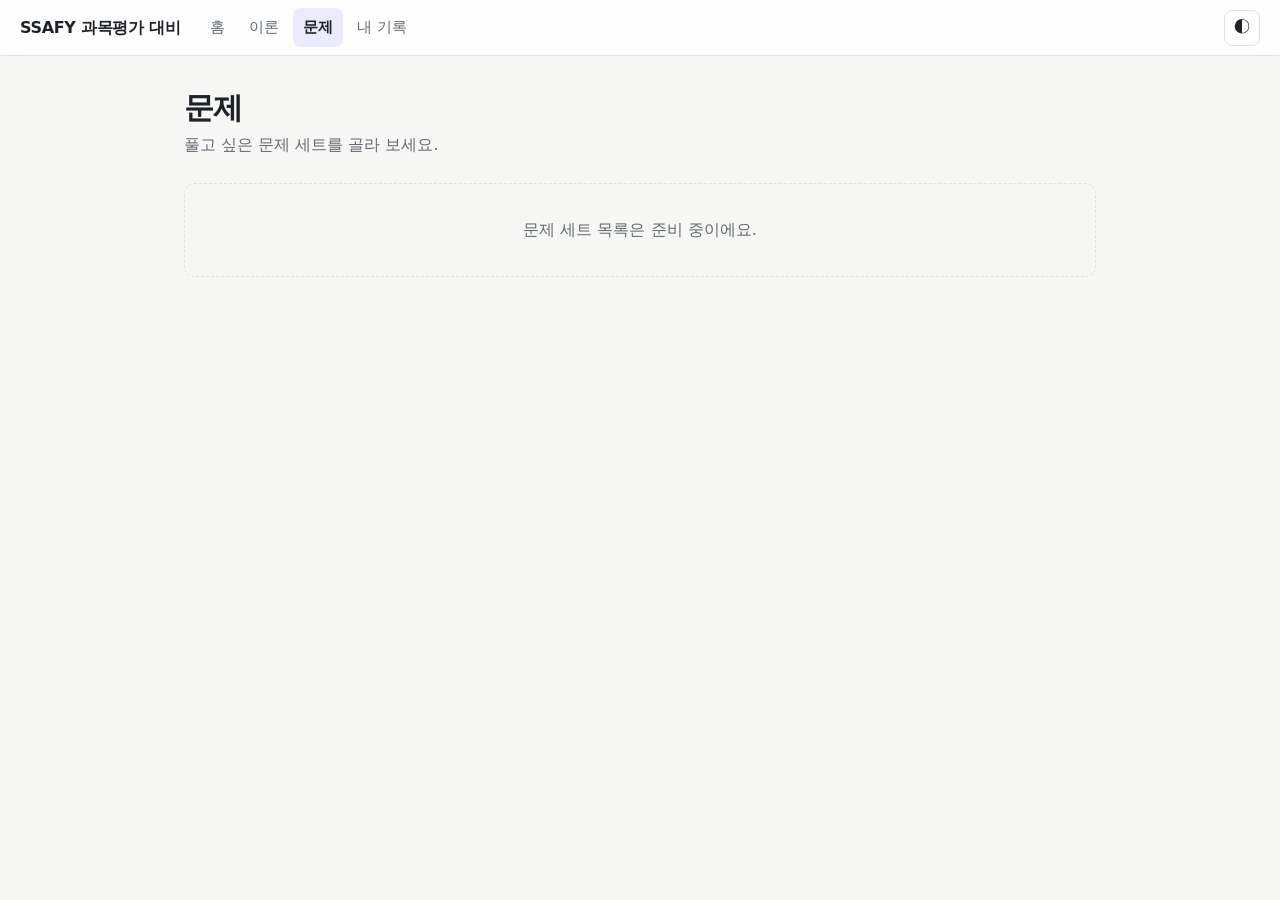
==== pages/exams.html @ febeb2d2 "M1 뼈대: 공통 레이아웃, 메뉴, 테마, 공개 점검 스크립트 - .gitignore, scripts/check-public.js (공개 금지 규칙 점검) - css/style.c" ====
<!doctype html>
<html lang="ko">
  <head>
    <meta charset="utf-8" />
    <meta name="viewport" content="width=device-width, initial-scale=1" />
    <title>문제 · SSAFY 과목평가 대비</title>
    <link rel="stylesheet" href="../css/style.css" />
    <script type="module" src="../js/app.js"></script>
  </head>
  <body data-page="exams">
    <header id="topbar" class="topbar"></header>
    <main class="container">
      <div class="page-head">
        <h1>문제</h1>
        <p>풀고 싶은 문제 세트를 골라 보세요.</p>
      </div>
      <div class="empty">문제 세트 목록은 준비 중이에요.</div>
    </main>
  </body>
</html>
---- css/style.css ----
/* =========================================================
   공통 스타일
   색은 모두 :root 의 변수(토큰)로 정의 → 다크 모드에서는 변수만 바꾼다.
   다크 모드: OS 설정(prefers-color-scheme) + 수동 전환(data-theme) 둘 다 지원
   ========================================================= */
:root {
  --bg: #f7f7f5;
  --surface: #ffffff;
  --surface-2: #f0f0ec;
  --text: #1f2328;
  --muted: #646b73;
  --border: #e2e2dc;
  --accent: #5b4bd6;
  --accent-soft: #ecebfd;
  --on-accent: #ffffff;
  --green: #1a7f4b;
  --green-soft: #e3f5ea;
  --red: #c4323c;
  --red-soft: #fdeaea;
  --yellow: #8a6100;
  --yellow-soft: #fdf3d6;
  --code-bg: #1e1f29;
  --code-text: #e6e6ef;
  --code-mark: rgba(255, 214, 102, 0.14);
  --shadow: 0 1px 2px rgba(0, 0, 0, 0.04), 0 4px 16px rgba(0, 0, 0, 0.04);
  --radius: 10px;
  --font: "Pretendard", "Apple SD Gothic Neo", "Malgun Gothic", system-ui, sans-serif;
  --mono: "D2Coding", "JetBrains Mono", Consolas, "Courier New", monospace;
  color-scheme: light;
}

@media (prefers-color-scheme: dark) {
  :root:not([data-theme="light"]) {
    --bg: #15161a;
    --surface: #1d1f24;
    --surface-2: #26282e;
    --text: #e6e7ea;
    --muted: #9aa0a8;
    --border: #33363d;
    --accent: #a497ff;
    --accent-soft: #2b2853;
    --on-accent: #15161a;
    --green: #5fd394;
    --green-soft: #183527;
    --red: #ff7d86;
    --red-soft: #3c1e22;
    --yellow: #f1c45c;
    --yellow-soft: #3a3016;
    --code-bg: #111216;
    --shadow: none;
    color-scheme: dark;
  }
}
:root[data-theme="dark"] {
  --bg: #15161a;
  --surface: #1d1f24;
  --surface-2: #26282e;
  --text: #e6e7ea;
  --muted: #9aa0a8;
  --border: #33363d;
  --accent: #a497ff;
  --accent-soft: #2b2853;
  --on-accent: #15161a;
  --green: #5fd394;
  --green-soft: #183527;
  --red: #ff7d86;
  --red-soft: #3c1e22;
  --yellow: #f1c45c;
  --yellow-soft: #3a3016;
  --code-bg: #111216;
  --shadow: none;
  color-scheme: dark;
}

* {
  box-sizing: border-box;
}

body {
  margin: 0;
  background: var(--bg);
  color: var(--text);
  font-family: var(--font);
  font-size: 16px;
  line-height: 1.75;
  word-break: keep-all;
  overflow-wrap: break-word;
}

a {
  color: var(--accent);
}

:focus-visible {
  outline: 2px solid var(--accent);
  outline-offset: 2px;
}

code {
  font-family: var(--mono);
  font-size: 0.88em;
  padding: 0.1em 0.4em;
  border-radius: 5px;
  background: var(--surface-2);
  border: 1px solid var(--border);
}

kbd {
  font-family: var(--mono);
  font-size: 0.82em;
  padding: 0.1em 0.45em;
  border: 1px solid var(--border);
  border-bottom-width: 2px;
  border-radius: 5px;
  background: var(--surface);
}

/* ---------- 상단 메뉴 ---------- */
.topbar {
  position: sticky;
  top: 0;
  z-index: 10;
  display: flex;
  align-items: center;
  gap: 20px;
  height: 56px;
  padding: 0 20px;
  background: color-mix(in srgb, var(--surface) 88%, transparent);
  backdrop-filter: blur(8px);
  border-bottom: 1px solid var(--border);
}

.brand {
  flex-shrink: 0;
  font-weight: 800;
  color: var(--text);
  text-decoration: none;
  letter-spacing: -0.02em;
}

.topnav {
  display: flex;
  gap: 4px;
  min-width: 0;
  overflow-x: auto;
  scrollbar-width: none;
}

.topnav a {
  flex-shrink: 0;
  padding: 6px 10px;
  border-radius: 8px;
  color: var(--muted);
  font-size: 15px;
  text-decoration: none;
  white-space: nowrap;
}

.topnav a:hover {
  background: var(--surface-2);
  color: var(--text);
}

.topnav a.active {
  background: var(--accent-soft);
  color: var(--text);
  font-weight: 600;
}

.theme-btn {
  margin-left: auto;
  flex-shrink: 0;
  width: 36px;
  height: 36px;
  border: 1px solid var(--border);
  border-radius: 8px;
  background: var(--surface);
  color: var(--text);
  cursor: pointer;
  font-size: 16px;
}

/* ---------- 본문 ---------- */
.container {
  max-width: 960px;
  margin: 0 auto;
  padding: 32px 24px 80px;
}

.page-head {
  margin-bottom: 24px;
}

.page-head h1 {
  margin: 0 0 4px;
  font-size: 30px;
  line-height: 1.3;
  letter-spacing: -0.03em;
}

.page-head p {
  margin: 0;
  color: var(--muted);
}

.section {
  margin-top: 40px;
}

.section h2 {
  margin: 0 0 12px;
  font-size: 20px;
  letter-spacing: -0.02em;
}

.muted {
  color: var(--muted);
}

/* ---------- 카드 ---------- */
.grid {
  display: grid;
  grid-template-columns: repeat(auto-fill, minmax(260px, 1fr));
  gap: 16px;
}

.card {
  padding: 20px;
  border: 1px solid var(--border);
  border-radius: var(--radius);
  background: var(--surface);
  box-shadow: var(--shadow);
}

.card h3 {
  margin: 0 0 4px;
  font-size: 18px;
}

.card p {
  margin: 0;
}

.card .actions {
  display: flex;
  flex-wrap: wrap;
  gap: 8px;
  margin-top: 16px;
}

/* 아직 내용이 없는 영역 */
.empty {
  padding: 32px 20px;
  border: 1px dashed var(--border);
  border-radius: var(--radius);
  color: var(--muted);
  text-align: center;
}

/* ---------- 버튼 ---------- */
.btn {
  display: inline-flex;
  align-items: center;
  justify-content: center;
  gap: 6px;
  padding: 8px 14px;
  border: 1px solid var(--border);
  border-radius: 8px;
  background: var(--surface);
  color: var(--text);
  font: inherit;
  font-size: 14px;
  font-weight: 600;
  text-decoration: none;
  cursor: pointer;
}

.btn:hover {
  border-color: var(--accent);
}

.btn.primary {
  background: var(--accent);
  border-color: var(--accent);
  color: var(--on-accent);
}

.btn:disabled {
  opacity: 0.5;
  cursor: not-allowed;
}

/* ---------- 강조 상자 ---------- */
.note,
.tip,
.warn,
.error {
  margin: 20px 0;
  padding: 14px 18px;
  border-radius: var(--radius);
  border-left: 4px solid;
}

.note {
  background: var(--accent-soft);
  border-color: var(--accent);
}

.tip {
  background: var(--green-soft);
  border-color: var(--green);
}

.warn {
  background: var(--yellow-soft);
  border-color: var(--yellow);
}

.error {
  background: var(--red-soft);
  border-color: var(--red);
}

.note > :first-child,
.tip > :first-child,
.warn > :first-child,
.error > :first-child {
  margin-top: 0;
}

.note > :last-child,
.tip > :last-child,
.warn > :last-child,
.error > :last-child {
  margin-bottom: 0;
}

.tag {
  display: inline-block;
  padding: 0 8px;
  border-radius: 999px;
  background: var(--accent-soft);
  color: var(--accent);
  font-size: 12px;
  font-weight: 700;
  vertical-align: middle;
}

/* ---------- 코드 블록 (render.js 가 만든다) ---------- */
.code-block {
  margin: 16px 0;
  border-radius: var(--radius);
  overflow: hidden;
  background: var(--code-bg);
  color: var(--code-text);
  border: 1px solid var(--border);
}

.code-block figcaption {
  display: flex;
  align-items: center;
  justify-content: space-between;
  padding: 6px 12px;
  font-size: 12px;
  background: rgba(255, 255, 255, 0.05);
  color: #a9abb8;
  font-family: var(--mono);
}

.code-block .copy {
  border: 0;
  background: transparent;
  color: #a9abb8;
  font: inherit;
  cursor: pointer;
}

.code-block .copy:hover {
  color: #fff;
}

.code-block pre {
  margin: 0;
  padding: 10px 0;
  overflow-x: auto;
  font-family: var(--mono);
  font-size: 13.5px;
  line-height: 1.65;
}

.code-block code {
  padding: 0;
  border: 0;
  background: none;
  font-size: inherit;
}

.line {
  display: block;
  padding-right: 16px;
  white-space: pre;
}

.ln {
  display: inline-block;
  width: 3.2em;
  padding-right: 1em;
  text-align: right;
  color: #5c5f70;
  user-select: none;
}

.line.mark {
  background: var(--code-mark);
  box-shadow: inset 3px 0 0 #ffd666;
}

.t-com {
  color: #7f8496;
  font-style: italic;
}
.t-str {
  color: #a5d6a7;
}
.t-key {
  color: #c792ea;
}
.t-num {
  color: #f78c6c;
}
.t-fn {
  color: #82aaff;
}
.t-tag {
  color: #f07178;
}
.t-attr {
  color: #ffcb6b;
}
.t-sel {
  color: #ffcb6b;
}
.t-prop {
  color: #89ddff;
}
.t-val {
  color: #c3e88d;
}

/* ---------- 반응형 ---------- */
@media (max-width: 720px) {
  .container {
    padding: 20px 16px 60px;
  }
  .page-head h1 {
    font-size: 24px;
  }
  .topbar {
    gap: 8px;
    padding: 0 12px;
  }
  .brand {
    display: none;
  }
  .grid {
    grid-template-columns: minmax(0, 1fr);
  }
}
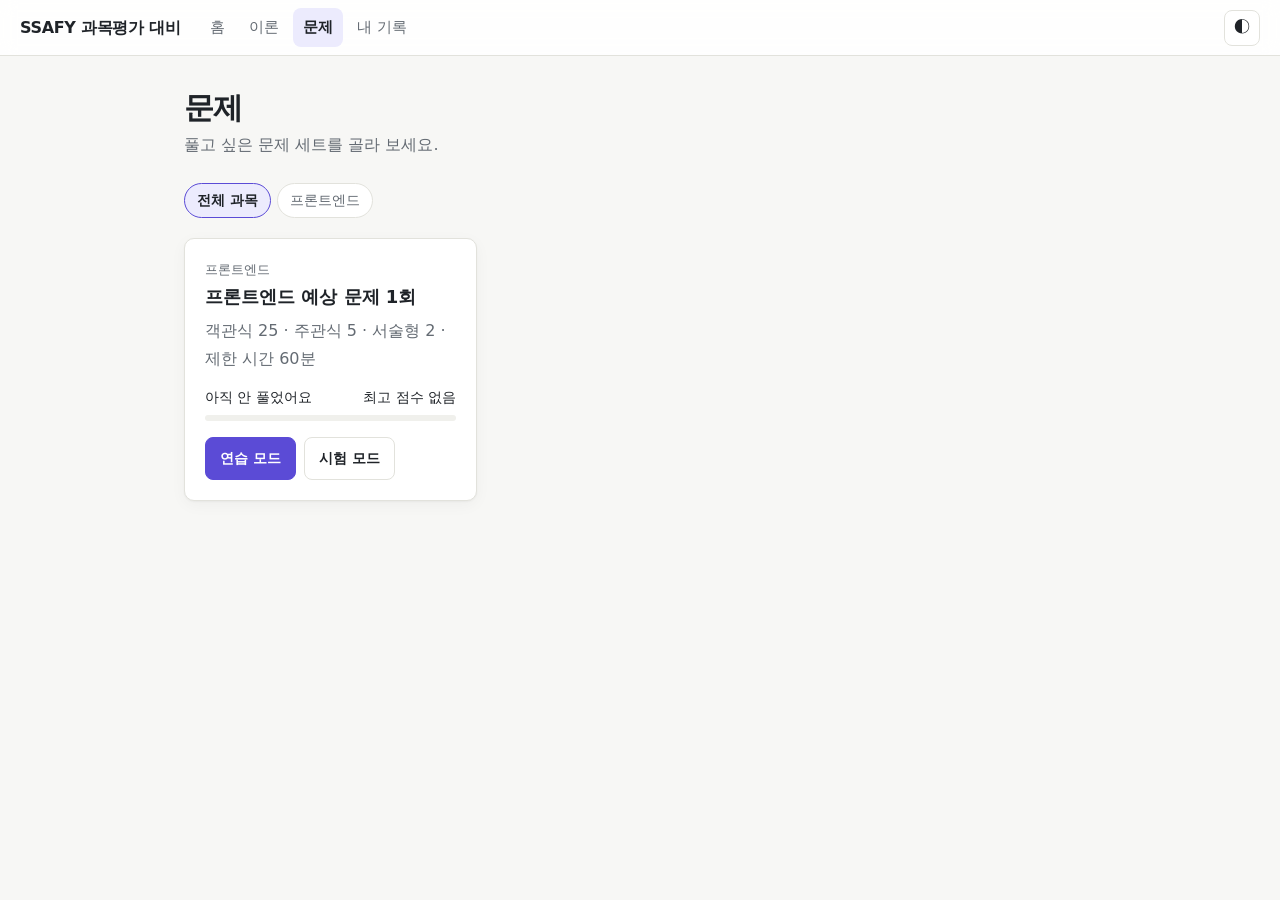
==== commit cf183db1: "M2 데이터: 문제 세트 변환, 검사 스크립트, 문제 목록 페이지 - 기존 모의고사 32문항을 6-2 스키마로 변환 (data/exams/frontend-mock-1.json) -" ====
--- a/pages/exams.html
+++ b/pages/exams.html
@@ -6,6 +6,7 @@
     <title>문제 · SSAFY 과목평가 대비</title>
     <link rel="stylesheet" href="../css/style.css" />
     <script type="module" src="../js/app.js"></script>
+    <script type="module" src="../js/pages/exams.js"></script>
   </head>
   <body data-page="exams">
     <header id="topbar" class="topbar"></header>
@@ -14,7 +15,10 @@
         <h1>문제</h1>
         <p>풀고 싶은 문제 세트를 골라 보세요.</p>
       </div>
-      <div class="empty">문제 세트 목록은 준비 중이에요.</div>
+      <div id="filters" class="filters"></div>
+      <div id="list" class="grid" aria-live="polite">
+        <p class="empty">문제 세트를 불러오는 중이에요…</p>
+      </div>
     </main>
   </body>
 </html>
--- a/css/style.css
+++ b/css/style.css
@@ -346,6 +346,94 @@
   vertical-align: middle;
 }
 
+/* ---------- 필터 칩 ---------- */
+.filters {
+  display: grid;
+  gap: 8px;
+  margin-bottom: 20px;
+}
+
+.chips {
+  display: flex;
+  flex-wrap: wrap;
+  gap: 6px;
+}
+
+.chip {
+  padding: 4px 12px;
+  border: 1px solid var(--border);
+  border-radius: 999px;
+  background: var(--surface);
+  color: var(--muted);
+  font: inherit;
+  font-size: 14px;
+  cursor: pointer;
+}
+
+.chip:hover {
+  color: var(--text);
+  border-color: var(--accent);
+}
+
+.chip[aria-pressed="true"] {
+  background: var(--accent-soft);
+  border-color: var(--accent);
+  color: var(--text);
+  font-weight: 600;
+}
+
+/* ---------- 문제 세트 카드 ---------- */
+.set-card {
+  display: flex;
+  flex-direction: column;
+}
+
+.set-card .set-meta {
+  display: flex;
+  flex-wrap: wrap;
+  align-items: center;
+  gap: 6px;
+  color: var(--muted);
+  font-size: 13px;
+}
+
+.set-card .set-status {
+  display: flex;
+  flex-wrap: wrap;
+  justify-content: space-between;
+  gap: 4px 12px;
+  margin-top: 12px;
+  font-size: 14px;
+}
+
+.set-card .actions {
+  margin-top: auto;
+  padding-top: 16px;
+}
+
+.tag-private {
+  background: var(--yellow-soft);
+  color: var(--yellow);
+}
+
+.progress {
+  height: 6px;
+  margin-top: 6px;
+  border-radius: 999px;
+  background: var(--surface-2);
+  overflow: hidden;
+}
+
+.progress span {
+  display: block;
+  height: 100%;
+  background: var(--accent);
+}
+
+.grid > .empty {
+  grid-column: 1 / -1;
+}
+
 /* ---------- 코드 블록 (render.js 가 만든다) ---------- */
 .code-block {
   margin: 16px 0;
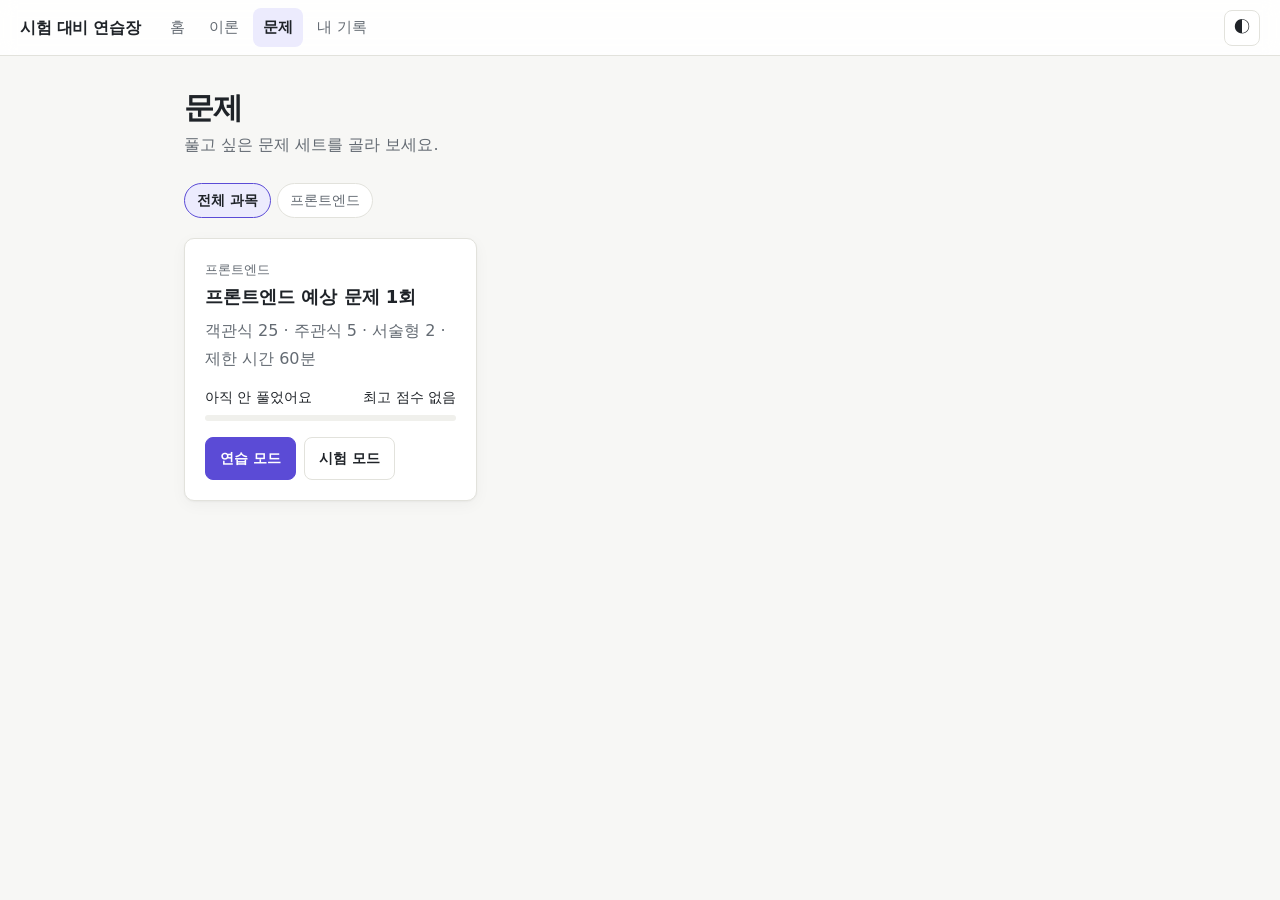
==== commit f737ecb0: "사이트 이름을 "시험 대비 연습장"으로 변경 - SSAFY 과목평가뿐 아니라 자격증 등 여러 시험을 대비하는 사이트로 이름과 소개 문구 변경 - 페이지 제목은 js/app.js 의" ====
--- a/pages/exams.html
+++ b/pages/exams.html
@@ -3,7 +3,7 @@
   <head>
     <meta charset="utf-8" />
     <meta name="viewport" content="width=device-width, initial-scale=1" />
-    <title>문제 · SSAFY 과목평가 대비</title>
+    <title>문제 · 시험 대비 연습장</title>
     <link rel="stylesheet" href="../css/style.css" />
     <script type="module" src="../js/app.js"></script>
     <script type="module" src="../js/pages/exams.js"></script>
--- a/css/style.css
+++ b/css/style.css
@@ -335,6 +335,12 @@
   margin-bottom: 0;
 }
 
+.box-title {
+  display: block;
+  margin-bottom: 4px;
+  font-weight: 700;
+}
+
 .tag {
   display: inline-block;
   padding: 0 8px;
@@ -375,7 +381,8 @@
   border-color: var(--accent);
 }
 
-.chip[aria-pressed="true"] {
+.chip[aria-pressed="true"],
+.chip[aria-current="page"] {
   background: var(--accent-soft);
   border-color: var(--accent);
   color: var(--text);
@@ -554,3 +561,946 @@
     grid-template-columns: minmax(0, 1fr);
   }
 }
+
+/* =========================================================
+   문제 풀기 (pages/solve.html)
+   ========================================================= */
+.sr-only {
+  position: absolute;
+  width: 1px;
+  height: 1px;
+  overflow: hidden;
+  clip: rect(0 0 0 0);
+  white-space: nowrap;
+}
+
+.eyebrow {
+  margin: 0;
+  font-size: 14px;
+  color: var(--muted);
+}
+
+.solve-title {
+  margin-bottom: 12px;
+}
+
+.btn.small {
+  padding: 4px 10px;
+  font-size: 13px;
+}
+
+.solve-layout {
+  display: grid;
+  grid-template-columns: minmax(0, 1fr) 220px;
+  gap: 24px;
+  margin-top: 20px;
+  align-items: start;
+}
+
+/* ---------- 번호 패널 ---------- */
+.qpanel {
+  position: sticky;
+  top: 72px;
+  padding: 16px;
+  border: 1px solid var(--border);
+  border-radius: var(--radius);
+  background: var(--surface);
+}
+
+.qpanel-title {
+  margin: 0 0 8px;
+  font-size: 13px;
+  font-weight: 700;
+  color: var(--muted);
+}
+
+.qnums {
+  display: grid;
+  grid-template-columns: repeat(auto-fill, minmax(34px, 1fr));
+  gap: 6px;
+}
+
+.qnum {
+  position: relative;
+  height: 34px;
+  padding: 0;
+  border: 1px solid var(--border);
+  border-radius: 6px;
+  background: var(--surface);
+  color: var(--text);
+  font: inherit;
+  font-size: 13px;
+  cursor: pointer;
+}
+
+.qnum:hover {
+  border-color: var(--accent);
+}
+
+.qnum[aria-current="true"] {
+  outline: 2px solid var(--accent);
+  outline-offset: 1px;
+  font-weight: 700;
+}
+
+.qnum.is-correct,
+.dot.is-correct {
+  background: var(--green-soft);
+  border-color: var(--green);
+}
+
+.qnum.is-wrong,
+.dot.is-wrong {
+  background: var(--red-soft);
+  border-color: var(--red);
+}
+
+.qnum.is-draft,
+.dot.is-draft {
+  background: var(--yellow-soft);
+  border-color: var(--yellow);
+}
+
+.qnum.is-marked::after {
+  content: "★";
+  position: absolute;
+  top: -7px;
+  right: -4px;
+  color: var(--yellow);
+  font-size: 12px;
+  line-height: 1;
+}
+
+.qpanel-legend {
+  display: flex;
+  flex-wrap: wrap;
+  gap: 2px 10px;
+  margin: 12px 0;
+  font-size: 12px;
+  color: var(--muted);
+}
+
+.qpanel-legend > span {
+  white-space: nowrap;
+}
+
+.dot {
+  display: inline-block;
+  width: 10px;
+  height: 10px;
+  margin-right: 4px;
+  border: 1px solid var(--border);
+  border-radius: 3px;
+  vertical-align: -1px;
+}
+
+.qpanel-legend .star {
+  margin-right: 3px;
+  color: var(--yellow);
+}
+
+/* ---------- 문항 카드 ---------- */
+.question-head {
+  display: flex;
+  align-items: center;
+  justify-content: space-between;
+  gap: 12px;
+}
+
+.question-head h2 {
+  margin: 0;
+  font-size: 16px;
+}
+
+.question-head h2:focus {
+  outline: none;
+}
+
+.qbadge {
+  display: inline-block;
+  padding: 0 8px;
+  border-radius: 6px;
+  background: var(--accent);
+  color: var(--on-accent);
+  font-size: 14px;
+}
+
+.qtype {
+  color: var(--muted);
+  font-size: 14px;
+  font-weight: 600;
+}
+
+.bookmark {
+  width: 36px;
+  height: 36px;
+  border: 1px solid var(--border);
+  border-radius: 8px;
+  background: var(--surface);
+  color: var(--muted);
+  font-size: 18px;
+  cursor: pointer;
+}
+
+.bookmark[aria-pressed="true"] {
+  color: var(--yellow);
+  border-color: var(--yellow);
+  background: var(--yellow-soft);
+}
+
+.question-text {
+  margin: 12px 0;
+  font-size: 17px;
+  font-weight: 600;
+}
+
+.question-text p,
+.feedback p,
+.model p {
+  margin: 0 0 8px;
+}
+
+.answer-area {
+  margin-top: 16px;
+}
+
+.hint {
+  margin: 8px 0;
+  font-size: 13px;
+  color: var(--muted);
+}
+
+/* 객관식 보기 */
+.options {
+  display: grid;
+  gap: 8px;
+  margin: 0 0 12px;
+  padding: 0;
+  list-style: none;
+}
+
+.option {
+  display: flex;
+  align-items: flex-start;
+  gap: 10px;
+  width: 100%;
+  padding: 10px 14px;
+  border: 1px solid var(--border);
+  border-radius: 8px;
+  background: var(--surface);
+  color: var(--text);
+  font: inherit;
+  text-align: left;
+  cursor: pointer;
+}
+
+.option:hover:not([aria-disabled="true"]) {
+  border-color: var(--accent);
+}
+
+.option[aria-disabled="true"] {
+  cursor: default;
+}
+
+.option .opt-num {
+  flex-shrink: 0;
+  width: 24px;
+  height: 24px;
+  margin-top: 2px;
+  border-radius: 50%;
+  background: var(--surface-2);
+  font-size: 13px;
+  font-weight: 700;
+  line-height: 24px;
+  text-align: center;
+}
+
+.option .opt-text {
+  min-width: 0;
+}
+
+.option.is-picked {
+  border-color: var(--accent);
+  background: var(--accent-soft);
+}
+
+.option.is-picked .opt-num {
+  background: var(--accent);
+  color: var(--on-accent);
+}
+
+.option.is-answer {
+  border-color: var(--green);
+  background: var(--green-soft);
+}
+
+.option.is-answer .opt-num {
+  background: var(--green);
+  color: var(--surface);
+}
+
+.option.is-picked[aria-disabled="true"]:not(.is-answer) {
+  border-color: var(--red);
+  background: var(--red-soft);
+}
+
+.option.is-picked[aria-disabled="true"]:not(.is-answer) .opt-num {
+  background: var(--red);
+  color: var(--surface);
+}
+
+/* 주관식 */
+.short-form {
+  display: flex;
+  gap: 8px;
+}
+
+.short-form input,
+.exam-short,
+.essay-input {
+  flex: 1;
+  min-width: 0;
+  padding: 8px 12px;
+  border: 1px solid var(--border);
+  border-radius: 8px;
+  background: var(--bg);
+  color: var(--text);
+  font: inherit;
+}
+
+.short-form input:focus,
+.exam-short:focus,
+.essay-input:focus {
+  border-color: var(--accent);
+  outline: none;
+}
+
+/* 서술형 */
+.essay-label {
+  display: block;
+  margin-bottom: 4px;
+  font-size: 14px;
+  font-weight: 600;
+}
+
+.save-state {
+  margin-left: 6px;
+  color: var(--muted);
+  font-size: 12px;
+  font-weight: 400;
+}
+
+.essay-input {
+  display: block;
+  width: 100%;
+  margin-bottom: 12px;
+  line-height: 1.6;
+  resize: vertical;
+}
+
+.model,
+.rubric {
+  margin: 12px 0;
+  padding: 14px 16px;
+  border-radius: 8px;
+  background: var(--surface-2);
+}
+
+.model-title {
+  margin: 0 0 6px !important;
+  font-size: 13px;
+  font-weight: 700;
+  color: var(--muted);
+}
+
+.checklist {
+  margin: 0;
+  padding: 0;
+  list-style: none;
+}
+
+.check {
+  display: flex;
+  gap: 8px;
+  padding: 4px 0;
+  cursor: pointer;
+}
+
+.check input {
+  flex-shrink: 0;
+  width: 18px;
+  height: 18px;
+  margin-top: 5px;
+  accent-color: var(--accent);
+}
+
+/* 채점 결과 */
+.feedback {
+  margin-top: 12px;
+  padding: 14px 16px;
+  border-radius: 8px;
+  border-left: 4px solid;
+}
+
+.feedback:focus {
+  outline: none;
+}
+
+.feedback.is-ok {
+  background: var(--green-soft);
+  border-color: var(--green);
+}
+
+.feedback.is-no {
+  background: var(--red-soft);
+  border-color: var(--red);
+}
+
+.feedback-title {
+  font-weight: 700;
+}
+
+.feedback.is-ok .feedback-title {
+  color: var(--green);
+}
+
+.feedback.is-no .feedback-title {
+  color: var(--red);
+}
+
+/* 이동 */
+.qnav {
+  display: flex;
+  align-items: center;
+  justify-content: space-between;
+  gap: 12px;
+  margin-top: 16px;
+}
+
+.kbd-hint {
+  margin: 12px 0 0;
+  font-size: 12px;
+  color: var(--muted);
+}
+
+/* 모드 탭 */
+.chip {
+  text-decoration: none;
+}
+
+.mode-tabs {
+  margin-bottom: 4px;
+}
+
+.solve-layout.single {
+  grid-template-columns: minmax(0, 1fr);
+}
+
+/* ---------- 시험 모드 ---------- */
+.exam-short {
+  display: block;
+  width: 100%;
+}
+
+.exam-bar {
+  position: sticky;
+  top: 56px;
+  z-index: 5;
+  display: flex;
+  flex-wrap: wrap;
+  align-items: center;
+  gap: 8px 16px;
+  margin-top: 16px;
+  padding: 10px 16px;
+  border: 1px solid var(--border);
+  border-radius: var(--radius);
+  background: var(--surface);
+  box-shadow: var(--shadow);
+}
+
+.exam-bar p {
+  margin: 0;
+}
+
+.exam-bar .btn {
+  margin-left: auto;
+}
+
+.timer strong {
+  font-family: var(--mono);
+  font-size: 20px;
+  font-variant-numeric: tabular-nums;
+}
+
+.timer.is-urgent strong {
+  color: var(--red);
+}
+
+.qnum.is-answered,
+.dot.is-answered {
+  background: var(--accent-soft);
+  border-color: var(--accent);
+}
+
+.intro h2 {
+  margin: 0 0 8px;
+  font-size: 20px;
+}
+
+.intro ul {
+  margin: 0;
+  padding-left: 1.2em;
+}
+
+/* ---------- 시험 결과 ---------- */
+.result-hero h2 {
+  margin: 0;
+  font-size: 16px;
+  color: var(--muted);
+}
+
+.result-hero h2:focus {
+  outline: none;
+}
+
+.score-big {
+  margin: 4px 0 !important;
+  font-size: 18px;
+}
+
+.score-big strong {
+  font-size: 44px;
+  letter-spacing: -0.03em;
+  color: var(--accent);
+}
+
+.warn-text {
+  color: var(--yellow);
+  font-weight: 600;
+}
+
+.note-text {
+  margin-top: 8px !important;
+  color: var(--accent);
+  font-weight: 600;
+}
+
+.small {
+  font-size: 13px;
+  font-weight: 400;
+}
+
+.table-wrap {
+  overflow-x: auto;
+}
+
+.stat-table {
+  width: 100%;
+  border-collapse: collapse;
+  font-size: 15px;
+}
+
+.stat-table th,
+.stat-table td {
+  padding: 8px 10px;
+  border-bottom: 1px solid var(--border);
+  text-align: left;
+  font-weight: 400;
+}
+
+.stat-table th {
+  width: 35%;
+}
+
+.stat-table td:nth-child(2) {
+  width: 30%;
+  white-space: nowrap;
+}
+
+.stat-table .progress {
+  margin: 0;
+}
+
+.pending-essay {
+  margin-bottom: 16px;
+}
+
+.pending-essay h3 {
+  margin: 0 0 8px;
+  font-size: 16px;
+}
+
+.my-answer {
+  margin: 12px 0;
+  padding: 14px 16px;
+  border: 1px dashed var(--border);
+  border-radius: 8px;
+}
+
+.my-answer p {
+  margin: 0 0 8px;
+}
+
+.wrong-list {
+  display: grid;
+  gap: 8px;
+  margin: 0;
+  padding: 0;
+  list-style: none;
+}
+
+.wrong-list a {
+  display: flex;
+  flex-wrap: wrap;
+  align-items: center;
+  gap: 4px 8px;
+  padding: 10px 14px;
+  border: 1px solid var(--border);
+  border-radius: 8px;
+  background: var(--surface);
+  color: var(--text);
+  text-decoration: none;
+}
+
+.wrong-list a:hover {
+  border-color: var(--accent);
+}
+
+.wrong-preview {
+  flex: 1 1 200px;
+  min-width: 0;
+  color: var(--muted);
+}
+
+@media (max-width: 860px) {
+  .solve-layout {
+    grid-template-columns: minmax(0, 1fr);
+  }
+  .qpanel {
+    position: static;
+  }
+}
+
+@media (max-width: 480px) {
+  .exam-bar {
+    flex-wrap: nowrap;
+    gap: 12px;
+    padding: 8px 12px;
+  }
+  .exam-bar .bar-label {
+    position: absolute;
+    width: 1px;
+    height: 1px;
+    overflow: hidden;
+    clip: rect(0 0 0 0);
+  }
+}
+
+@media (max-width: 720px) {
+  .kbd-hint {
+    display: none;
+  }
+  .question-text {
+    font-size: 16px;
+  }
+}
+
+/* =========================================================
+   홈 · 내 기록
+   ========================================================= */
+.home-grid {
+  display: grid;
+  grid-template-columns: repeat(auto-fit, minmax(280px, 1fr));
+  gap: 16px;
+}
+
+.home-card h2 {
+  margin: 0 0 8px;
+  font-size: 18px;
+}
+
+.big-number {
+  margin: 0 !important;
+}
+
+.big-number strong {
+  font-size: 40px;
+  color: var(--accent);
+  letter-spacing: -0.03em;
+}
+
+.link-list {
+  display: grid;
+  gap: 8px;
+  margin: 0;
+  padding: 0;
+  list-style: none;
+}
+
+.link-list a {
+  display: flex;
+  flex-wrap: wrap;
+  align-items: center;
+  gap: 4px 10px;
+  padding: 10px 14px;
+  border: 1px solid var(--border);
+  border-radius: 8px;
+  color: var(--text);
+  text-decoration: none;
+}
+
+.link-list a:hover {
+  border-color: var(--accent);
+}
+
+.link-list .progress {
+  flex-basis: 100%;
+  margin: 0;
+}
+
+.my-toc {
+  margin-bottom: 8px;
+}
+
+.score-list {
+  display: grid;
+  gap: 2px;
+  margin: 12px 0 0;
+  font-size: 14px;
+}
+
+.score-list div {
+  display: flex;
+  flex-wrap: wrap;
+  gap: 0 8px;
+}
+
+.score-list dt {
+  min-width: 5em;
+  color: var(--muted);
+}
+
+.score-list dd {
+  margin: 0;
+}
+
+.retry-links {
+  margin: 8px 0;
+}
+
+.note-list {
+  display: grid;
+  gap: 8px;
+  margin: 12px 0 0;
+  padding: 0;
+  list-style: none;
+}
+
+.note-item {
+  display: flex;
+  flex-wrap: wrap;
+  align-items: center;
+  gap: 8px 12px;
+  padding: 10px 14px;
+  border: 1px solid var(--border);
+  border-radius: 8px;
+  background: var(--surface);
+}
+
+.note-item > a {
+  display: flex;
+  flex: 1 1 260px;
+  flex-wrap: wrap;
+  align-items: center;
+  gap: 4px 8px;
+  min-width: 0;
+  color: var(--text);
+  text-decoration: none;
+}
+
+.note-item > a:hover .wrong-preview {
+  color: var(--text);
+  text-decoration: underline;
+}
+
+.note-item.is-reviewed {
+  opacity: 0.65;
+}
+
+.note-item.is-missing {
+  justify-content: space-between;
+}
+
+.review-check {
+  flex-shrink: 0;
+  font-size: 14px;
+}
+
+.review-check input {
+  margin-top: 3px;
+}
+
+.file-btn {
+  position: relative;
+}
+
+.file-btn input {
+  position: absolute;
+  inset: 0;
+  opacity: 0;
+  cursor: pointer;
+}
+
+.file-btn:focus-within {
+  outline: 2px solid var(--accent);
+  outline-offset: 2px;
+}
+
+.btn.danger {
+  color: var(--red);
+}
+
+.btn.danger:hover {
+  border-color: var(--red);
+}
+
+.data-msg {
+  margin: 8px 0 0 !important;
+  font-weight: 600;
+  color: var(--green);
+}
+
+.data-msg.is-error {
+  color: var(--red);
+}
+
+/* =========================================================
+   이론 (pages/theory.html)
+   ========================================================= */
+.container.wide {
+  max-width: 1120px;
+}
+
+.theory-layout {
+  display: grid;
+  grid-template-columns: 220px minmax(0, 1fr);
+  gap: 32px;
+  align-items: start;
+}
+
+.toc {
+  position: sticky;
+  top: 72px;
+  max-height: calc(100vh - 90px);
+  overflow-y: auto;
+  font-size: 14px;
+}
+
+.toc-box summary {
+  margin-bottom: 8px;
+  font-size: 13px;
+  font-weight: 700;
+  color: var(--muted);
+  cursor: pointer;
+}
+
+.toc ol {
+  margin: 0;
+  padding: 0;
+  list-style: none;
+  border-left: 2px solid var(--border);
+}
+
+.toc a {
+  display: block;
+  padding: 4px 0 4px 12px;
+  margin-left: -2px;
+  border-left: 2px solid transparent;
+  color: var(--muted);
+  text-decoration: none;
+  line-height: 1.4;
+}
+
+.toc a:hover {
+  color: var(--text);
+}
+
+.toc a.on {
+  border-left-color: var(--accent);
+  color: var(--text);
+  font-weight: 600;
+}
+
+.units {
+  display: grid;
+  gap: 20px;
+  min-width: 0;
+}
+
+.unit {
+  min-width: 0; /* 긴 코드 블록 때문에 카드가 화면보다 넓어지지 않게 */
+  scroll-margin-top: 72px;
+}
+
+.unit h2 {
+  margin: 0 0 12px;
+  font-size: 22px;
+  letter-spacing: -0.02em;
+}
+
+.unit h3 {
+  margin: 0 0 4px;
+  font-size: 14px;
+  color: var(--accent);
+}
+
+.unit-points ul,
+.unit .warn ul {
+  margin: 0;
+  padding-left: 1.2em;
+}
+
+.unit-points li + li,
+.unit .warn li + li {
+  margin-top: 4px;
+}
+
+.unit-body p {
+  margin: 12px 0;
+}
+
+.unit-foot {
+  display: flex;
+  flex-wrap: wrap;
+  align-items: center;
+  gap: 8px 16px;
+  margin-top: 16px;
+  padding-top: 16px;
+  border-top: 1px solid var(--border);
+}
+
+.btn[aria-disabled="true"] {
+  opacity: 0.6;
+  cursor: default;
+}
+
+@media (max-width: 860px) {
+  .theory-layout {
+    grid-template-columns: minmax(0, 1fr);
+    gap: 16px;
+  }
+  .toc {
+    position: static;
+    max-height: none;
+    padding: 12px 16px;
+    border: 1px solid var(--border);
+    border-radius: var(--radius);
+    background: var(--surface);
+  }
+  .toc-box summary {
+    margin-bottom: 0;
+  }
+  .toc-box[open] summary {
+    margin-bottom: 8px;
+  }
+}
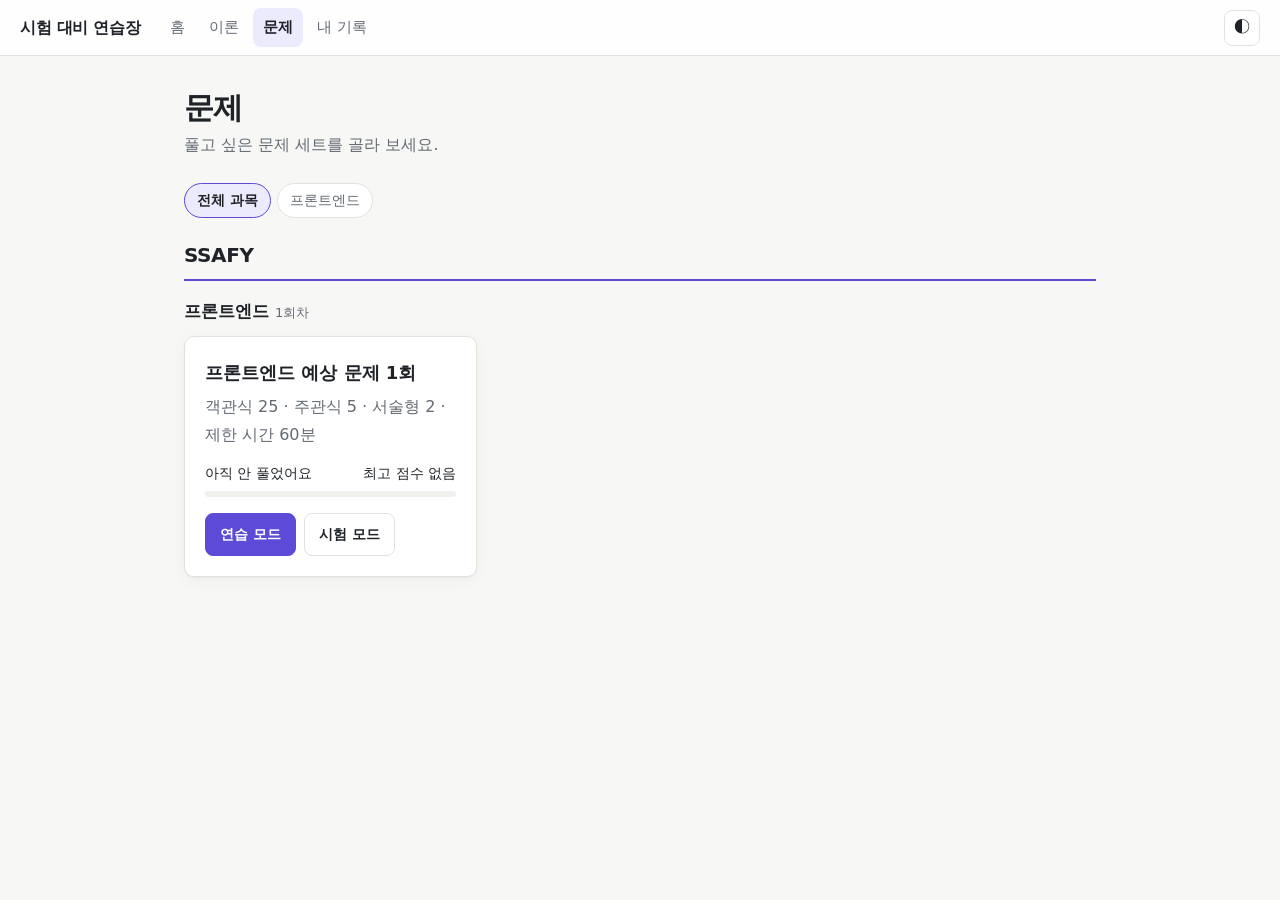
==== commit e0a625ae: "시험(단체) → 과목 → 회차 순으로 묶어 정렬 - data/subjects.json 에 시험(단체) 목록(groups) 추가, 과목마다 group 지정 - 문제 목록: 시험 필터" ====
--- a/pages/exams.html
+++ b/pages/exams.html
@@ -16,7 +16,7 @@
         <p>풀고 싶은 문제 세트를 골라 보세요.</p>
       </div>
       <div id="filters" class="filters"></div>
-      <div id="list" class="grid" aria-live="polite">
+      <div id="list">
         <p class="empty">문제 세트를 불러오는 중이에요…</p>
       </div>
     </main>
--- a/css/style.css
+++ b/css/style.css
@@ -1504,3 +1504,31 @@
     margin-bottom: 8px;
   }
 }
+
+/* ---------- 시험(단체) · 과목 묶음 ---------- */
+.group-block + .group-block {
+  margin-top: 40px;
+}
+
+.group-title {
+  margin: 32px 0 12px;
+  padding-bottom: 6px;
+  border-bottom: 2px solid var(--accent);
+  font-size: 20px;
+  letter-spacing: -0.02em;
+}
+
+.group-block > .group-title:first-child,
+#home-root .section > .group-title:first-of-type,
+#theory-root > .group-title:first-child {
+  margin-top: 0;
+}
+
+.subject-block + .subject-block {
+  margin-top: 24px;
+}
+
+.subject-title {
+  margin: 16px 0 10px;
+  font-size: 17px;
+}
